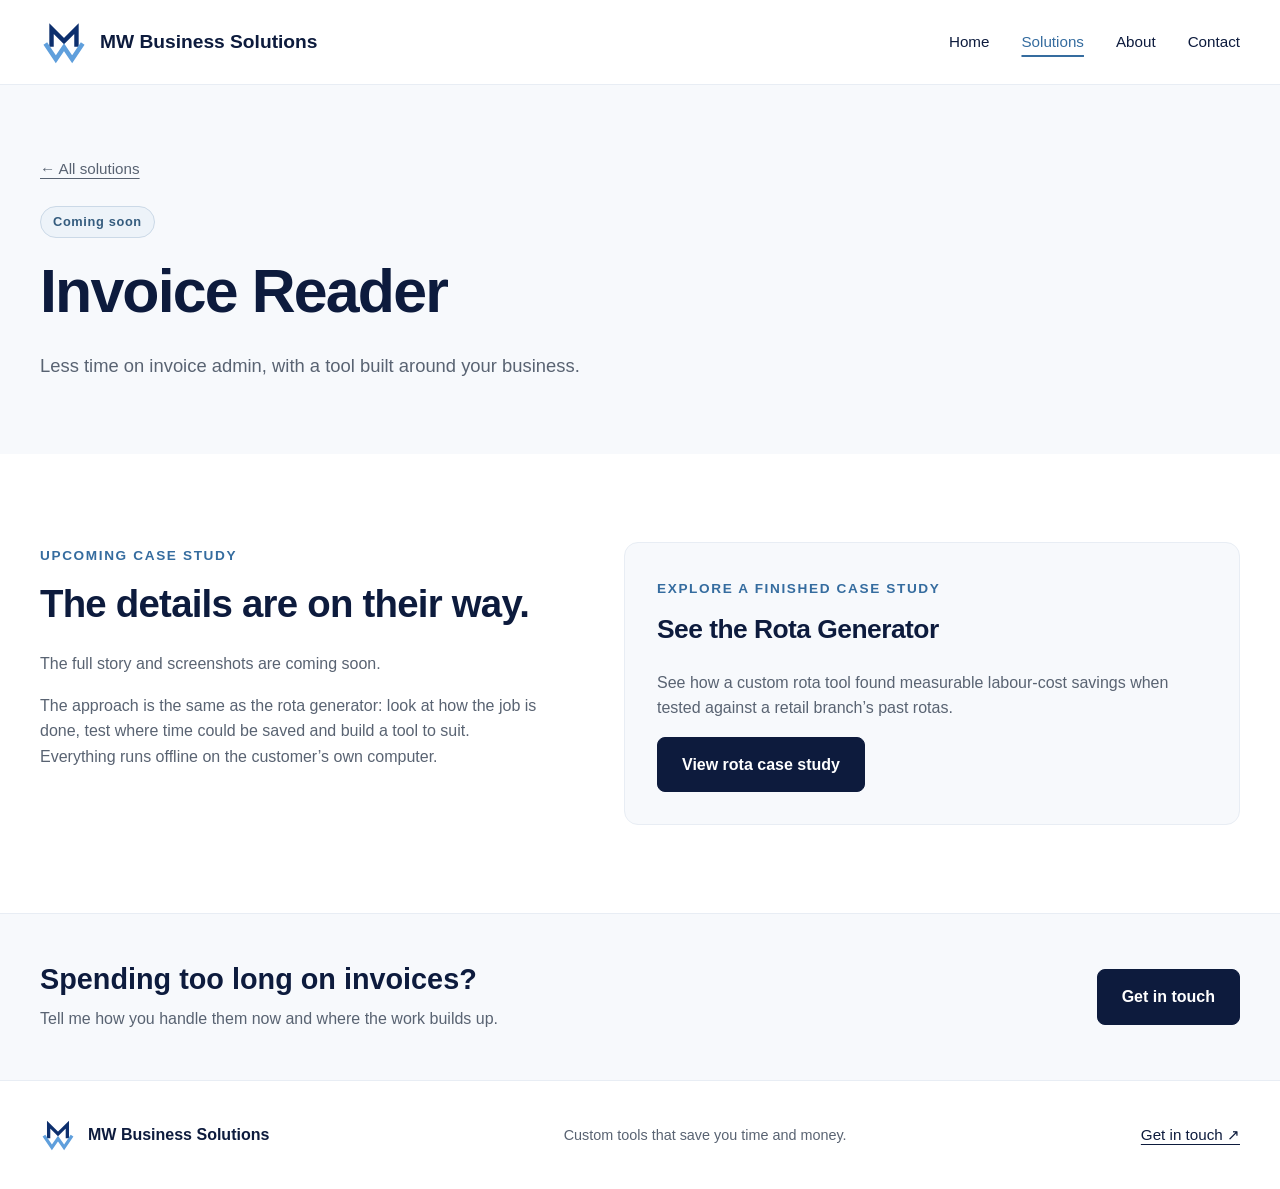
==== invoice-reader.html @ e2e3fdcc "Improve website accessibility, styling, content and documentation" ====
<!DOCTYPE html>
<html lang="en-GB">
<head>
    <meta charset="UTF-8">
    <meta name="viewport" content="width=device-width, initial-scale=1.0">
    <title>Invoice Reader — Coming Soon | MW Business Solutions</title>
    <meta name="description" content="Invoice Reader case study coming soon. Bespoke tools designed for your workflow, running locally and entirely offline.">
    <link rel="stylesheet" href="css/styles.css?v=4">
    <meta name="theme-color" content="#0d1b3d">
    <link rel="icon" href="assets/icons/favicon.ico" sizes="any">
    <link rel="icon" type="image/png" href="assets/icons/favicon-32x32.png" sizes="32x32">
    <link rel="apple-touch-icon" href="assets/icons/apple-touch-icon.png">
    <script src="js/main.js?v=4" defer></script>
</head>
<body>
    <a class="skip-link" href="#main">Skip to content</a>
    <header><nav class="navbar" aria-label="Main navigation">
        <a href="index.html" class="brand"><img src="assets/logos/mw-mark.svg" alt="" class="brand-logo" width="48" height="43"><span>MW Business Solutions</span></a>
        <div class="nav-links"><a href="index.html">Home</a><a href="products.html" aria-current="true">Solutions</a><a href="index.html#about">About</a><a href="index.html#contact">Contact</a></div>
    </nav></header>
<main id="main">
<section class="page-hero"><div class="section-container"><a class="back-link" href="products.html">← All solutions</a><div><span class="status-badge">Coming soon</span></div><h1>Invoice Reader</h1><p class="page-intro">Less time on invoice admin, with a tool built around your business.</p></div></section>
<section class="upcoming-section"><div class="section-container problem-grid"><div><span class="section-label">Upcoming case study</span><h2>The details are on their way.</h2><p>The full story and screenshots are coming soon.</p><p>The approach is the same as the rota generator: look at how the job is done, test where time could be saved and build a tool to suit. Everything runs offline on the customer’s own computer.</p></div><aside class="next-case"><span class="section-label">Explore a finished case study</span><h2>See the Rota Generator</h2><p>See how a custom rota tool found measurable labour-cost savings when tested against a retail branch’s past rotas.</p><a class="button button-primary" href="rota-case-study.html">View rota case study</a></aside></div></section>
<section class="cta-section"><div class="section-container"><div><h2>Spending too long on invoices?</h2><p>Tell me how you handle them now and where the work builds up.</p></div><a class="button button-primary" href="index.html#contact">Get in touch</a></div></section>
</main>
    <footer class="site-footer">
        <div class="section-container footer-inner">
            <a class="brand" href="index.html"><img src="assets/logos/mw-mark.svg" alt="" class="brand-logo" width="48" height="43"><span>MW Business Solutions</span></a>
            <p>Custom tools that save you time and money.</p>
            <a href="index.html#contact">Get in touch <span aria-hidden="true">↗</span></a>
        </div>
    </footer>
</body>
</html>
---- css/styles.css ----
/* =========================================================
   MW BUSINESS SOLUTIONS
   Main stylesheet
   ========================================================= */


/* ---------- BRAND COLOURS ---------- */

:root {
    --navy: #0d1b3d;
    --navy-hover: #17356f;

    --black: #111111;

    --light-blue: #6fa8dc;
    --accent-text: #356c9f;

    --white: #ffffff;
    --off-white: #f7f9fc;

    --grey: #596372;
    --light-border: #e8edf4;
}


/* ---------- GLOBAL STYLES ---------- */

* {
    box-sizing: border-box;
}

html {
    scroll-behavior: smooth;
}

body {
    margin: 0;

    font-family:
        Inter,
        -apple-system,
        BlinkMacSystemFont,
        "Segoe UI",
        sans-serif;

    background: var(--white);
    color: var(--black);
}

img {
    display: block;
    max-width: 100%;
}


/* ---------- HEADER / NAVIGATION ---------- */

header {
    background: var(--white);
    border-bottom: 1px solid var(--light-border);
}

.navbar {
    max-width: 1200px;
    margin: 0 auto;
    padding: 20px 32px;

    display: flex;
    justify-content: space-between;
    align-items: center;
}


/* ---------- BRAND / LOGO ---------- */

.brand {
    display: flex;
    align-items: center;
    gap: 12px;

    color: var(--navy);
    text-decoration: none;

    font-size: 1.2rem;
    font-weight: 700;
}

.brand-logo {
    width: 48px;
    height: auto;
}


/* ---------- NAVIGATION LINKS ---------- */

.nav-links {
    display: flex;
    align-items: center;
    gap: 32px;
}

.nav-links a {
    position: relative;

    color: var(--navy);
    text-decoration: none;

    font-size: 0.95rem;
    font-weight: 500;

    transition: color 0.2s ease;
}

.nav-links a:hover {
    color: var(--accent-text);
}


/* ---------- HERO ---------- */

.hero {
    background: var(--off-white);
}

.hero-content {
    max-width: 1200px;
    min-height: 560px;

    margin: 0 auto;
    padding: 80px 32px;

    display: grid;
    grid-template-columns: 1.1fr 0.9fr;

    align-items: center;
    gap: 60px;
}


/* ---------- HERO TEXT ---------- */

.hero-text h1 {
    margin: 0 0 24px;

    color: var(--navy);

    font-size: clamp(3rem, 5vw, 4rem);
    line-height: 1.05;
    letter-spacing: -0.03em;
}

.hero-text p {
    max-width: 560px;
    margin: 0 0 32px;

    color: var(--grey);

    font-size: 1.15rem;
    line-height: 1.7;
}


/* ---------- HERO BUTTONS ---------- */

.hero-buttons {
    display: flex;
    flex-wrap: wrap;
    gap: 16px;
}


/* ---------- BUTTONS ---------- */

.button {
    display: inline-block;

    padding: 14px 24px;

    border-radius: 8px;

    text-decoration: none;
    font-weight: 600;

    transition:
        transform 0.2s ease,
        background 0.2s ease,
        color 0.2s ease,
        border-color 0.2s ease;
}

.button-primary {
    background: var(--navy);
    color: var(--white);

    border: 1px solid var(--navy);
}

.button-primary:hover {
    background: var(--navy-hover);
    border-color: var(--navy-hover);

    transform: translateY(-2px);
}

.button-secondary {
    background: transparent;
    color: var(--navy);

    border: 1px solid var(--navy);
}

.button-secondary:hover {
    background: var(--navy);
    color: var(--white);

    transform: translateY(-2px);
}


/* ---------- HERO VISUAL ---------- */

.hero-visual {
    display: flex;
    justify-content: center;
    align-items: center;
}

.hero-visual img {
    width: 310px;
    max-width: 100%;

    opacity: 0.95;
}


/* ---------- KEYBOARD ACCESSIBILITY ---------- */

a:focus-visible {
    outline: 3px solid var(--light-blue);
    outline-offset: 4px;
}

/* ---------- SERVICES / WHAT I DO ---------- */

.services-section {
    background: var(--white);
    padding: 100px 32px;
}

.section-container {
    max-width: 1200px;
    margin: 0 auto;
}

.section-heading {
    max-width: 700px;
    margin-bottom: 52px;
}

.section-label {
    display: inline-block;
    margin-bottom: 14px;

    color: var(--accent-text);

    font-size: 0.85rem;
    font-weight: 700;
    letter-spacing: 0.12em;
    text-transform: uppercase;
}

.section-heading h2 {
    margin: 0 0 20px;

    color: var(--navy);

    font-size: 2.5rem;
    line-height: 1.15;
    letter-spacing: -0.02em;
}

.section-heading p {
    margin: 0;

    color: var(--grey);

    font-size: 1.1rem;
    line-height: 1.7;
}


/* ---------- SERVICE CARDS ---------- */

.services-grid {
    display: grid;
    grid-template-columns: repeat(3, 1fr);
    gap: 24px;
}

.service-card {
    padding: 32px;

    background: var(--off-white);

    border: 1px solid var(--light-border);
    border-radius: 14px;

    transition:
        transform 0.2s ease,
        box-shadow 0.2s ease,
        border-color 0.2s ease;
}

.service-card:hover {
    transform: translateY(-4px);

    border-color: #d5e3f2;

    box-shadow:
        0 12px 30px rgba(13, 27, 61, 0.08);
}

.service-number {
    display: block;
    margin-bottom: 28px;

    color: var(--accent-text);

    font-size: 0.85rem;
    font-weight: 700;
}

.service-card h3 {
    margin: 0 0 14px;

    color: var(--navy);

    font-size: 1.35rem;
}

.service-card p {
    margin: 0;

    color: var(--grey);

    line-height: 1.7;
}

/* ---------- FEATURED SOLUTION ---------- */

.featured-solution {
    background: var(--off-white);
    padding: 100px 32px;
}

.featured-solution-grid {
    display: grid;
    grid-template-columns: 0.8fr 1.2fr;
    align-items: center;
    gap: 70px;
}

.featured-solution-copy h2 {
    margin: 0 0 20px;

    color: var(--navy);

    font-size: 2.8rem;
    line-height: 1.1;
    letter-spacing: -0.02em;
}

.featured-solution-intro {
    max-width: 520px;
    margin: 0 0 28px;

    color: var(--grey);

    font-size: 1.1rem;
    line-height: 1.7;
}

.solution-points {
    margin: 0 0 32px;
    padding: 0;

    list-style: none;
}

.solution-points li {
    position: relative;

    margin-bottom: 14px;
    padding-left: 28px;

    color: var(--navy);
    line-height: 1.5;
}

.solution-points li::before {
    content: "✓";

    position: absolute;
    left: 0;

    color: var(--light-blue);
    font-weight: 700;
}

.solution-actions {
    display: flex;
    flex-wrap: wrap;
    gap: 16px;
}

.featured-solution-image {
    display: block;
    overflow: hidden;

    padding: 12px;

    background: var(--white);

    border: 1px solid var(--light-border);
    border-radius: 14px;

    box-shadow:
        0 16px 40px rgba(13, 27, 61, 0.08);

    transition:
        transform 0.25s ease,
        box-shadow 0.25s ease;

}

.featured-solution-image:hover {
    transform: translateY(-4px);

    box-shadow:
        0 20px 50px rgba(13, 27, 61, 0.12);
}

.featured-solution-image img {
    width: 100%;
    height: auto;
}


/* ---------- CASE STUDY HERO ---------- */

.case-study-hero {
    background: var(--off-white);
    padding: 90px 32px;
}



.case-study-hero-grid {
    display: grid;
    grid-template-columns: 0.7fr 1.3fr;
    align-items: center;
    gap: 45px;
}

.case-study-hero h1 {
    margin: 0 0 24px;

    color: var(--navy);

    font-size: clamp(2.8rem, 4.3vw, 3.7rem);
    line-height: 1.05;
    letter-spacing: -0.03em;
}

.case-study-intro {
    max-width: 580px;
    margin: 0 0 32px;

    color: var(--grey);

    font-size: 1.15rem;
    line-height: 1.7;
}

.case-study-hero-image {
    padding: 8px;

    background: var(--white);

    border: 1px solid var(--light-border);
    border-radius: 14px;

    box-shadow:
        0 16px 40px rgba(13, 27, 61, 0.08);
}

.case-study-hero-image img {
    width: 100%;
    height: auto;
}


/* ---------- RESULTS ---------- */

.results-section {
    background: var(--white);
    padding: 100px 32px;
}

.results-grid {
    display: grid;
    grid-template-columns: repeat(3, 1fr);
    gap: 24px;
}

.result-card {
    padding: 32px;

    background: var(--off-white);

    border: 1px solid var(--light-border);
    border-radius: 14px;
}

.result-value {
    display: block;
    margin-bottom: 14px;

    color: var(--accent-text);

    font-size: 2.4rem;
    font-weight: 700;
}

.result-card h3 {
    margin: 0 0 12px;

    color: var(--navy);

    font-size: 1.25rem;
}

.result-card p {
    margin: 0;

    color: var(--grey);
    line-height: 1.6;
}


/* ---------- CASE STUDY: PROBLEM ---------- */

.problem-section {
    background: var(--off-white);
    padding: 100px 32px;
}

.problem-grid {
    display: grid;
    grid-template-columns: 0.9fr 1.1fr;
    gap: 80px;
    align-items: start;
}

.problem-section h2 {
    margin: 0 0 20px;

    color: var(--navy);

    font-size: 2.5rem;
    line-height: 1.15;
    letter-spacing: -0.02em;
}

.problem-section p {
    margin: 0;

    color: var(--grey);

    font-size: 1.05rem;
    line-height: 1.7;
}

.problem-list {
    display: grid;
    gap: 12px;
}

.problem-item {
    display: flex;
    align-items: center;
    gap: 18px;

    padding: 18px 22px;

    background: var(--white);

    border: 1px solid var(--light-border);
    border-radius: 10px;
}

.problem-item span {
    color: var(--accent-text);

    font-size: 0.85rem;
    font-weight: 700;
}

.problem-item p {
    color: var(--navy);
    font-weight: 500;
}

/* ---------- HOW IT WORKS ---------- */

.workflow-section {
    background: var(--white);
    padding: 100px 32px;
}

.workflow-section .section-container {
    max-width: 1400px;
}

/* ---------- WORKFLOW CARDS ---------- */

.workflow-grid {
    display: grid;
    gap: 32px;
}


.workflow-card {
    display: grid;
    grid-template-columns: 1.9fr 0.6fr;

    align-items: center;
    gap: 30px;

    padding: 28px;

    background: var(--off-white);

    border: 1px solid var(--light-border);
    border-radius: 14px;
}

.workflow-card-reverse {
    grid-template-columns: 0.6fr 1.9fr;
}

.workflow-card-reverse .workflow-image {
    order: 2;
}

.workflow-card-reverse .workflow-copy {
    order: 1;
}

.workflow-image img {
    width: 100%;
    height: auto;

    background: var(--white);

    border: 1px solid var(--light-border);
    border-radius: 8px;
}

.workflow-copy {
    padding: 10px;
}

.workflow-step {
    display: flex;
    justify-content: center;
    align-items: center;

    width: 42px;
    height: 42px;

    margin-bottom: 22px;

    background: var(--navy);
    color: var(--white);

    border-radius: 50%;

    font-size: 0.85rem;
    font-weight: 700;
}

.workflow-card h3 {
    margin: 0 0 14px;

    color: var(--navy);

    font-size: 1.4rem;
}

.workflow-card p {
    margin: 0;

    color: var(--grey);

    line-height: 1.7;
}

.workflow-card-output {
    grid-template-columns: 1fr;
}

.workflow-card-output .workflow-image {
    width: 100%;
}

.workflow-card-output .workflow-copy {
    max-width: 700px;
}

.workflow-card-output .workflow-image {
    overflow: hidden;

    border: 1px solid var(--light-border);
    border-radius: 8px;

    background: var(--white);
}

.workflow-card-output .workflow-image img {
    width: 100%;
    max-width: 100%;
    height: auto;

    border: 0;
    border-radius: 0;
}



/* =========================================================
   RESPONSIVE DESIGN
   ========================================================= */


/* ---------- TABLETS / SMALLER SCREENS ---------- */

@media (max-width: 850px) {


    .case-study-hero {
        padding: 75px 24px;
    }

    .case-study-hero-grid {
        grid-template-columns: 1fr;
        gap: 45px;
    }

    .results-section {
        padding: 80px 24px;
    }

    .results-grid {
        grid-template-columns: 1fr;
    }

    .navbar {
        padding: 18px 24px;
    }

    .nav-links {
        gap: 20px;
    }

    .hero-content {
        grid-template-columns: 1fr;

        min-height: auto;
        padding: 70px 24px;

        gap: 50px;

        text-align: center;
    }

    .hero-text p {
        margin-left: auto;
        margin-right: auto;
    }

    .hero-buttons {
        justify-content: center;
    }

    .hero-visual {
        order: -1;
    }

    .hero-visual img {
        width: 220px;
    }

    .services-section {
        padding: 80px 24px;
    }

    .services-grid {
        grid-template-columns: 1fr;
    }

    .featured-solution {
        padding: 80px 24px;
    }

    .featured-solution-grid {
        grid-template-columns: 1fr;
        gap: 45px;
    }

    .featured-solution-copy {
        text-align: center;
    }

    .featured-solution-intro {
        margin-left: auto;
        margin-right: auto;
    }

    .solution-points {
        display: inline-block;
        text-align: left;
    }

    .solution-actions {
        justify-content: center;
    }

    .problem-section {
        padding: 80px 24px;
    }

    .problem-grid {
        grid-template-columns: 1fr;
        gap: 45px;
    }


    .workflow-section {
        padding: 80px 24px;
    }

    .workflow-card,
    .workflow-card-reverse {
        grid-template-columns: 1fr;
    }

    .workflow-card-reverse .workflow-image,
    .workflow-card-reverse .workflow-copy {
        order: initial;
    }
}


/* ---------- MOBILE ---------- */

@media (max-width: 600px) {

    .navbar {
        padding: 16px 20px;
    }

    .brand {
        font-size: 1rem;
    }

    .brand-logo {
        width: 40px;
    }

    .nav-links {
        gap: 14px;
    }

    .nav-links a {
        font-size: 0.85rem;
    }

    .hero-content {
        padding: 55px 20px;
        gap: 40px;
    }

    .hero-text h1 {
        font-size: 2.7rem;
    }

    .hero-text p {
        font-size: 1rem;
    }

    .hero-buttons {
        flex-direction: column;
        align-items: stretch;
    }

    .button {
        text-align: center;
    }

    .hero-visual img {
        width: 180px;
    }

    .services-section {
        padding: 65px 20px;
    }

    .section-heading h2 {
        font-size: 2rem;
    }

    .service-card {
        padding: 26px;
    }


    .featured-solution {
        padding: 65px 20px;
    }

    .featured-solution-copy h2 {
        font-size: 2.2rem;
    }

    .solution-actions {
        flex-direction: column;
    }

    .solution-actions .button {
        text-align: center;
    }
}

/* ---------- SHARED PAGE FINISHING ---------- */
body { line-height: 1.6; }
a { color: var(--navy); text-underline-offset: 4px; }
a:hover { text-decoration-thickness: 2px; }
button { font: inherit; cursor: pointer; }
button:focus-visible, [tabindex]:focus-visible { outline: 3px solid var(--accent-text); outline-offset: 4px; }
section[id], main[id] { scroll-margin-top: 24px; }
h1, h2, h3 { text-wrap: balance; }
.nav-links a { padding-block: 10px; }
.nav-links [aria-current] { color: var(--accent-text); text-decoration: underline; text-decoration-thickness: 2px; text-underline-offset: 8px; }
.skip-link { position: fixed; top: 12px; left: 12px; padding: 12px 20px; background: var(--navy); color: white; z-index: 20; transform: translateY(-160%); }
.skip-link:focus { transform: translateY(0); }
.brand-logo { flex-shrink: 0; }
.navbar, .hero-content { max-width: 1264px; }
.hero-visual img { aspect-ratio: 10 / 9; }
.case-study-hero h1 { font-size: clamp(2.5rem, 4.1vw, 3.5rem); }
.case-study-hero-grid { grid-template-columns: minmax(0, .8fr) minmax(0, 1.2fr); }
.back-link { display: block; width: fit-content; margin-bottom: 24px; color: var(--grey); font-size: .95rem; }
.case-nav { display: flex; flex-wrap: wrap; gap: 12px 32px; padding: 20px 32px; border-top: 1px solid var(--light-border); }
.case-nav a { font-weight: 600; padding-block: 8px; }
.evidence-note { max-width: 840px; margin: 28px 0 0; color: var(--grey); font-size: .95rem; line-height: 1.7; border-left: 3px solid var(--light-blue); padding-left: 20px; }
.screenshot-link { display: block; text-decoration: none; border-radius: 8px; overflow: hidden; background: white; }
.screenshot-link:hover .enlarge-hint { color: var(--navy); background: #eaf1f8; }
.enlarge-hint { display: block; padding: 9px 14px; color: var(--accent-text); font-size: .85rem; font-weight: 600; text-align: right; border-top: 1px solid var(--light-border); }
.workflow-card { grid-template-columns: minmax(0, 1.9fr) minmax(210px, .6fr); }
.workflow-card-reverse { grid-template-columns: minmax(210px, .6fr) minmax(0, 1.9fr); }
.workflow-card-output { grid-template-columns: minmax(0, 1fr); }
.workflow-card-output .workflow-copy { max-width: 780px; }
.service-card:hover { transform: none; box-shadow: none; border-color: var(--light-border); }

/* Related blue shades distinguish the services without implying a sequence. */
.services-section .service-card {
    border-top: 4px solid #79a8cf;
    background: #f1f6fb;
}
.services-section .service-card:nth-child(2) {
    border-color: #b8d0e5;
    border-top-color: #477da9;
    background: #c1d8ed;
}
.services-section .service-card:nth-child(2) p { color: #294665; }
.services-section .service-card:nth-child(3) {
    border-color: #203d60;
    border-top-color: #79a8cf;
    background: #203d60;
}
.services-section .service-card:nth-child(3) h3 { color: #fff; }
.services-section .service-card:nth-child(3) p { color: #e3edf7; }

/* ---------- SOLUTIONS AND UPCOMING CASE STUDY ---------- */
.page-hero { background: var(--off-white); padding: 72px 32px; }
.page-hero h1 { margin: 0 0 24px; color: var(--navy); font-size: clamp(2.6rem, 5vw, 3.8rem); line-height: 1.1; letter-spacing: -.03em; }
.page-intro { max-width: 730px; color: var(--grey); font-size: 1.15rem; margin: 0; line-height: 1.8; }
.catalogue-section, .approach-section, .upcoming-section, .outputs-section, .bespoke-section { padding: 88px 32px; }
.solution-catalogue { display: grid; gap: 36px; }
.catalogue-card { display: grid; grid-template-columns: 1.1fr 1fr; border: 1px solid var(--light-border); border-radius: 14px; overflow: hidden; }
.catalogue-image { display: flex; align-items: center; padding: 32px; background: var(--off-white); }
.catalogue-image img { width: 100%; height: auto; border: 1px solid var(--light-border); border-radius: 6px; box-shadow: 0 10px 30px #0d1b3d0d; }
.catalogue-copy { padding: 40px; }
.catalogue-copy h2 { color: var(--navy); font-size: 2rem; line-height: 1.2; margin: 0 0 18px; letter-spacing: -.02em; }
.catalogue-copy p { color: var(--grey); margin: 0 0 20px; }
.catalogue-copy .card-note { font-size: .95rem; }
.status-badge { display: inline-block; border: 1px solid #cbd9e7; border-radius: 100px; color: #355c7e; background: #edf3f9; font-size: .8rem; font-weight: 700; letter-spacing: .05em; padding: 5px 12px; margin-bottom: 20px; }
.coming-visual { background: var(--off-white); display: flex; align-items: center; justify-content: center; min-height: 240px; }
.document-symbol { width: 112px; height: 144px; padding: 32px 22px; background: white; border: 2px solid #cbd9e7; border-radius: 8px; transform: rotate(-5deg); }
.document-symbol span { display: block; height: 5px; background: #cbd9e7; margin-bottom: 16px; border-radius: 3px; }
.document-symbol span:last-child { width: 60%; background: var(--light-blue); }
.text-link { display: inline-block; padding-block: 8px; font-weight: 600; }
.cta-section { padding: 48px 32px; background: var(--off-white); border-top: 1px solid var(--light-border); }
.cta-section .section-container { display: flex; align-items: center; justify-content: space-between; gap: 32px; }
.cta-section h2 { color: var(--navy); margin: 0 0 8px; font-size: 1.8rem; line-height: 1.25; }
.cta-section p { color: var(--grey); max-width: 680px; margin: 0; }
.cta-section .button { flex-shrink: 0; }
.upcoming-section h2, .bespoke-section h2, .contact-section h2 { font-size: clamp(2rem, 3vw, 2.5rem); color: var(--navy); line-height: 1.2; margin: 0 0 24px; letter-spacing: -.02em; }
.upcoming-section p, .bespoke-section p { color: var(--grey); }
.next-case, .bespoke-details { padding: 32px; border: 1px solid var(--light-border); background: var(--off-white); border-radius: 14px; }
.next-case h2 { font-size: 1.65rem; }
.bespoke-details h3 { color: var(--navy); margin: 0 0 24px; }
.bespoke-details .solution-points { display: block; }
.outputs-section { background: var(--off-white); }
.output-figure { margin: 0 0 32px; background: white; padding: 20px; border: 1px solid var(--light-border); border-radius: 14px; }
.output-figure:last-child { margin-bottom: 0; }
.output-figure img { width: 100%; height: auto; }
.output-figure figcaption { padding: 24px 8px 4px; }
.output-figure h3 { margin: 0 0 8px; font-size: 1.4rem; color: var(--navy); }
.output-figure p { margin: 0; max-width: 850px; color: var(--grey); }

/* ---------- CONTACT AND FOOTER ---------- */
.contact-section { padding: 80px 32px; background: var(--navy); color: white; }
.contact-grid { display: grid; grid-template-columns: 1.2fr .8fr; gap: 80px; align-items: center; }
.contact-section .section-label { color: #a9ceef; }
.contact-section h2 { color: white; }
.contact-section p { color: #d3ddeb; max-width: 650px; }
.contact-details { padding-left: 32px; border-left: 1px solid #41516f; }
.contact-details h3 { margin-top: 0; font-size: 1.2rem; }
.contact-section a { color: white; overflow-wrap: anywhere; }
.contact-section .button { background: white; color: var(--navy); border-color: white; }
.site-footer { padding: 32px; border-top: 1px solid var(--light-border); }
.footer-inner { display: flex; flex-wrap: wrap; align-items: center; justify-content: space-between; gap: 20px 32px; }
.site-footer .brand { font-size: 1rem; }
.site-footer .brand-logo { width: 36px; }
.site-footer p { color: var(--grey); font-size: .9rem; margin: 0; }
.site-footer > div > a:last-child { font-size: .95rem; padding-block: 10px; }

/* ---------- ACCESSIBLE SCREENSHOT VIEWER ---------- */
.image-dialog { width: min(1500px, calc(100% - 48px)); max-width: none; max-height: calc(100dvh - 48px); padding: 20px; border: 1px solid var(--light-border); border-radius: 14px; color: var(--navy); box-shadow: 0 24px 80px #0005; }
.image-dialog::backdrop { background: #07142be6; }
.preview-toolbar { display: flex; align-items: center; gap: 12px; margin-bottom: 16px; position: sticky; top: 0; z-index: 1; background: white; }
.preview-toolbar h2 { font-size: 1rem; margin: 0 auto 0 0; }
.preview-toolbar button { min-height: 44px; padding: 8px 16px; background: var(--off-white); border: 1px solid #bbc9d9; border-radius: 6px; color: var(--navy); font-weight: 600; }
.preview-toolbar button:hover { background: #e5eef8; }
.preview-scroll { overflow: auto; max-height: 65dvh; border: 1px solid var(--light-border); background: var(--off-white); }
.preview-image { width: auto; max-width: 100%; max-height: 65dvh; margin: auto; object-fit: contain; }
.preview-scroll.is-zoomed .preview-image { max-width: none; max-height: none; margin: 0; }
.preview-caption { font-size: .9rem; margin: 16px 0 8px; color: var(--grey); }
.preview-original { font-size: .9rem; display: inline-block; padding-block: 4px; }

@media (max-width: 1000px) {
    .navbar { gap: 24px; }
    .nav-links { gap: 20px; }
    .workflow-card, .workflow-card-reverse { grid-template-columns: minmax(0, 1fr); }
    .workflow-card-reverse .workflow-image, .workflow-card-reverse .workflow-copy { order: initial; }
    .workflow-copy { max-width: 700px; }
    .catalogue-copy { padding: 28px; }
    .contact-grid { gap: 40px; }
    .cta-section .section-container { align-items: flex-start; flex-direction: column; }
}
@media (max-width: 850px) {
    .navbar { flex-wrap: wrap; }
    .case-study-hero-grid, .catalogue-card, .contact-grid { grid-template-columns: minmax(0, 1fr); }
    .hero-visual { order: initial; }
    .hero-visual img { width: 150px; }
    .hero-content { gap: 36px; }
    .contact-details { padding: 24px 0 0; border-left: 0; border-top: 1px solid #41516f; }
    .coming-visual { min-height: 210px; }
    .catalogue-image { padding: 32px; }
}
@media (max-width: 600px) {
    .navbar { gap: 12px; }
    .nav-links { width: 100%; justify-content: space-between; gap: 8px; }
    .nav-links a { font-size: .9rem; }
    .brand { font-size: 1rem; }
    .hero-text h1 { font-size: clamp(2.25rem, 9vw, 2.7rem); }
    .hero-visual { display: none; }
    .hero-text, .featured-solution-copy { text-align: left; }
    .hero-buttons { align-items: stretch; }
    .hero-content { padding-block: 60px; }
    .case-study-hero, .results-section, .problem-section, .workflow-section, .page-hero, .catalogue-section, .approach-section, .upcoming-section, .outputs-section, .bespoke-section, .contact-section { padding: 56px 20px; }
    .case-study-hero h1 { font-size: 2.5rem; }
    .case-study-intro, .page-intro { font-size: 1.05rem; }
    .section-heading { margin-bottom: 32px; }
    .problem-section h2 { font-size: 2rem; }
    .workflow-card { padding: 14px; gap: 20px; }
    .workflow-copy { padding: 6px; }
    .workflow-step { margin-bottom: 14px; }
    .result-card { padding: 26px; }
    .case-nav { padding: 16px 20px; gap: 6px 24px; }
    .catalogue-image { padding: 20px; }
    .catalogue-copy { padding: 26px; }
    .catalogue-copy .button, .cta-section .button { width: 100%; }
    .output-figure { padding: 10px; }
    .output-figure figcaption { padding: 20px 10px 10px; }
    .next-case, .bespoke-details { padding: 26px; }
    .cta-section { padding: 40px 20px; }
    .site-footer { padding: 28px 20px; }
    .footer-inner { flex-direction: column; align-items: flex-start; gap: 14px; }
    .image-dialog { width: calc(100% - 20px); max-height: calc(100dvh - 20px); padding: 12px; }
    .preview-toolbar { flex-wrap: wrap; gap: 8px; }
    .preview-toolbar h2 { flex-basis: 100%; }
    .preview-toolbar button { padding-inline: 12px; }
    .preview-close { margin-left: auto; }
}
@media (max-height: 500px) {
    .preview-scroll, .preview-image { max-height: 35dvh; }
}
@media (prefers-reduced-motion: reduce) {
    html { scroll-behavior: auto; }
    *, *::before, *::after { transition: none !important; animation: none !important; }
}
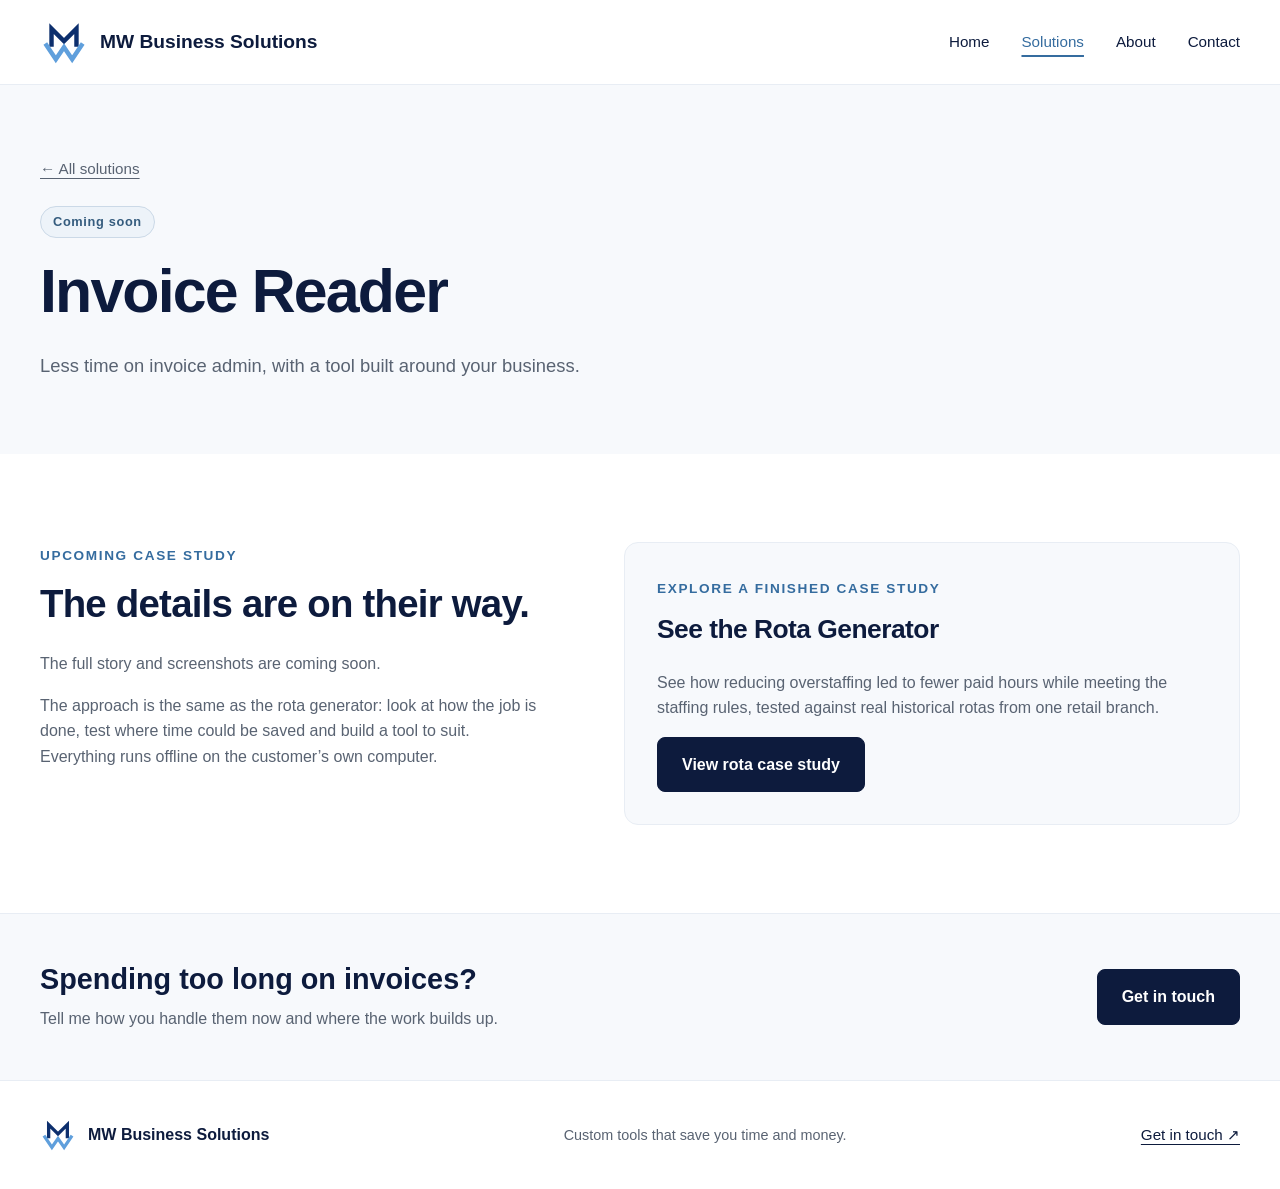
==== commit b06c7bf4: "Finish rota case study and prepare public-only hosting build" ====
--- a/invoice-reader.html
+++ b/invoice-reader.html
@@ -5,7 +5,7 @@
     <meta name="viewport" content="width=device-width, initial-scale=1.0">
     <title>Invoice Reader — Coming Soon | MW Business Solutions</title>
     <meta name="description" content="Invoice Reader case study coming soon. Bespoke tools designed for your workflow, running locally and entirely offline.">
-    <link rel="stylesheet" href="css/styles.css?v=4">
+    <link rel="stylesheet" href="css/styles.css?v=8">
     <meta name="theme-color" content="#0d1b3d">
     <link rel="icon" href="assets/icons/favicon.ico" sizes="any">
     <link rel="icon" type="image/png" href="assets/icons/favicon-32x32.png" sizes="32x32">
@@ -20,7 +20,7 @@
     </nav></header>
 <main id="main">
 <section class="page-hero"><div class="section-container"><a class="back-link" href="products.html">← All solutions</a><div><span class="status-badge">Coming soon</span></div><h1>Invoice Reader</h1><p class="page-intro">Less time on invoice admin, with a tool built around your business.</p></div></section>
-<section class="upcoming-section"><div class="section-container problem-grid"><div><span class="section-label">Upcoming case study</span><h2>The details are on their way.</h2><p>The full story and screenshots are coming soon.</p><p>The approach is the same as the rota generator: look at how the job is done, test where time could be saved and build a tool to suit. Everything runs offline on the customer’s own computer.</p></div><aside class="next-case"><span class="section-label">Explore a finished case study</span><h2>See the Rota Generator</h2><p>See how a custom rota tool found measurable labour-cost savings when tested against a retail branch’s past rotas.</p><a class="button button-primary" href="rota-case-study.html">View rota case study</a></aside></div></section>
+<section class="upcoming-section"><div class="section-container problem-grid"><div><span class="section-label">Upcoming case study</span><h2>The details are on their way.</h2><p>The full story and screenshots are coming soon.</p><p>The approach is the same as the rota generator: look at how the job is done, test where time could be saved and build a tool to suit. Everything runs offline on the customer’s own computer.</p></div><aside class="next-case"><span class="section-label">Explore a finished case study</span><h2>See the Rota Generator</h2><p>See how reducing overstaffing led to fewer paid hours while meeting the staffing rules, tested against real historical rotas from one retail branch.</p><a class="button button-primary" href="rota-case-study.html">View rota case study</a></aside></div></section>
 <section class="cta-section"><div class="section-container"><div><h2>Spending too long on invoices?</h2><p>Tell me how you handle them now and where the work builds up.</p></div><a class="button button-primary" href="index.html#contact">Get in touch</a></div></section>
 </main>
     <footer class="site-footer">
--- a/css/styles.css
+++ b/css/styles.css
@@ -581,12 +581,20 @@
     line-height: 1.7;
 }
 
+.staffing-rules h3 { margin: 0 0 12px; color: var(--navy); font-size: 1.25rem; }
+.staffing-rules > p { margin: 0 0 20px; }
+
 .problem-list {
+    list-style: none;
+    padding: 0;
+    margin: 0;
     display: grid;
     gap: 12px;
 }
 
 .problem-item {
+    color: var(--navy);
+    font-weight: 500;
     display: flex;
     align-items: center;
     gap: 18px;
@@ -992,6 +1000,44 @@
 .services-section .service-card:nth-child(3) p { color: #e3edf7; }
 
 /* ---------- SOLUTIONS AND UPCOMING CASE STUDY ---------- */
+.saving-explainer { padding: 20px 32px 0; }
+.saving-flow { display: grid; grid-template-columns: repeat(3, minmax(0, 1fr)); list-style: none; padding: 0; border: 1px solid var(--light-border); border-radius: 12px; overflow: hidden; background: var(--off-white); }
+.saving-flow li { padding: 24px 28px; border-right: 1px solid var(--light-border); }
+.saving-flow li:last-child { border: 0; }
+.saving-flow strong { display: block; color: var(--navy); font-size: 1.05rem; margin-bottom: 6px; }
+.saving-flow span { display: block; color: var(--grey); font-size: .95rem; }
+.comparison-detail { margin-top: 40px; }
+.comparison-detail > .comparison-hint { display: none; }
+.comparison-detail h3 { color: var(--navy); font-size: 1.4rem; margin: 0 0 14px; }
+.comparison-scroll { overflow-x: auto; border: 1px solid var(--light-border); border-radius: 10px; }
+.comparison-table { width: 100%; border-collapse: collapse; min-width: 520px; color: var(--navy); font-variant-numeric: tabular-nums; }
+.comparison-table caption { padding: 14px 18px; text-align: left; color: var(--grey); font-size: .9rem; }
+.comparison-table th, .comparison-table td { padding: 14px 18px; text-align: right; border-top: 1px solid var(--light-border); }
+.comparison-table th:first-child { text-align: left; }
+.comparison-table thead { background: #e6eff8; }
+.comparison-table tbody th { font-weight: 500; }
+.comparison-table td:last-child { color: var(--accent-text); font-weight: 700; }
+.comparison-detail > p { max-width: 900px; color: var(--grey); font-size: .95rem; margin: 18px 0 0; }
+.rota-features { padding: 80px 32px; border-bottom: 1px solid var(--light-border); }
+.feature-details { display: grid; grid-template-columns: repeat(3, minmax(0, 1fr)); gap: 28px; }
+.feature-details article { border-top: 3px solid #c1d8ed; padding-top: 20px; }
+.feature-details h3, .laptop-note h3 { margin: 0 0 10px; font-size: 1.25rem; color: var(--navy); }
+.feature-details p, .laptop-note p { color: var(--grey); margin: 0; }
+.laptop-note { margin-top: 40px; padding: 32px; display: grid; grid-template-columns: 1fr 1fr; gap: 40px; border-radius: 12px; border: 1px solid var(--light-border); background: var(--off-white); }
+.laptop-note h4 { color: var(--navy); margin: 0 0 12px; font-size: 1rem; }
+@media (max-width: 850px) {
+    .saving-flow, .feature-details, .laptop-note { grid-template-columns: minmax(0, 1fr); }
+    .saving-flow li { border-right: 0; border-bottom: 1px solid var(--light-border); }
+    .laptop-note { gap: 24px; }
+}
+@media (max-width: 600px) {
+    .saving-explainer { padding: 16px 20px 0; }
+    .saving-flow li { padding: 20px 24px; }
+    .rota-features { padding: 56px 20px; }
+    .laptop-note { padding: 24px; }
+    .comparison-table th, .comparison-table td { padding: 12px; }
+    .comparison-detail > .comparison-hint { display: block; margin: 0 0 12px; font-size: .85rem; }
+}
 .page-hero { background: var(--off-white); padding: 72px 32px; }
 .page-hero h1 { margin: 0 0 24px; color: var(--navy); font-size: clamp(2.6rem, 5vw, 3.8rem); line-height: 1.1; letter-spacing: -.03em; }
 .page-intro { max-width: 730px; color: var(--grey); font-size: 1.15rem; margin: 0; line-height: 1.8; }
